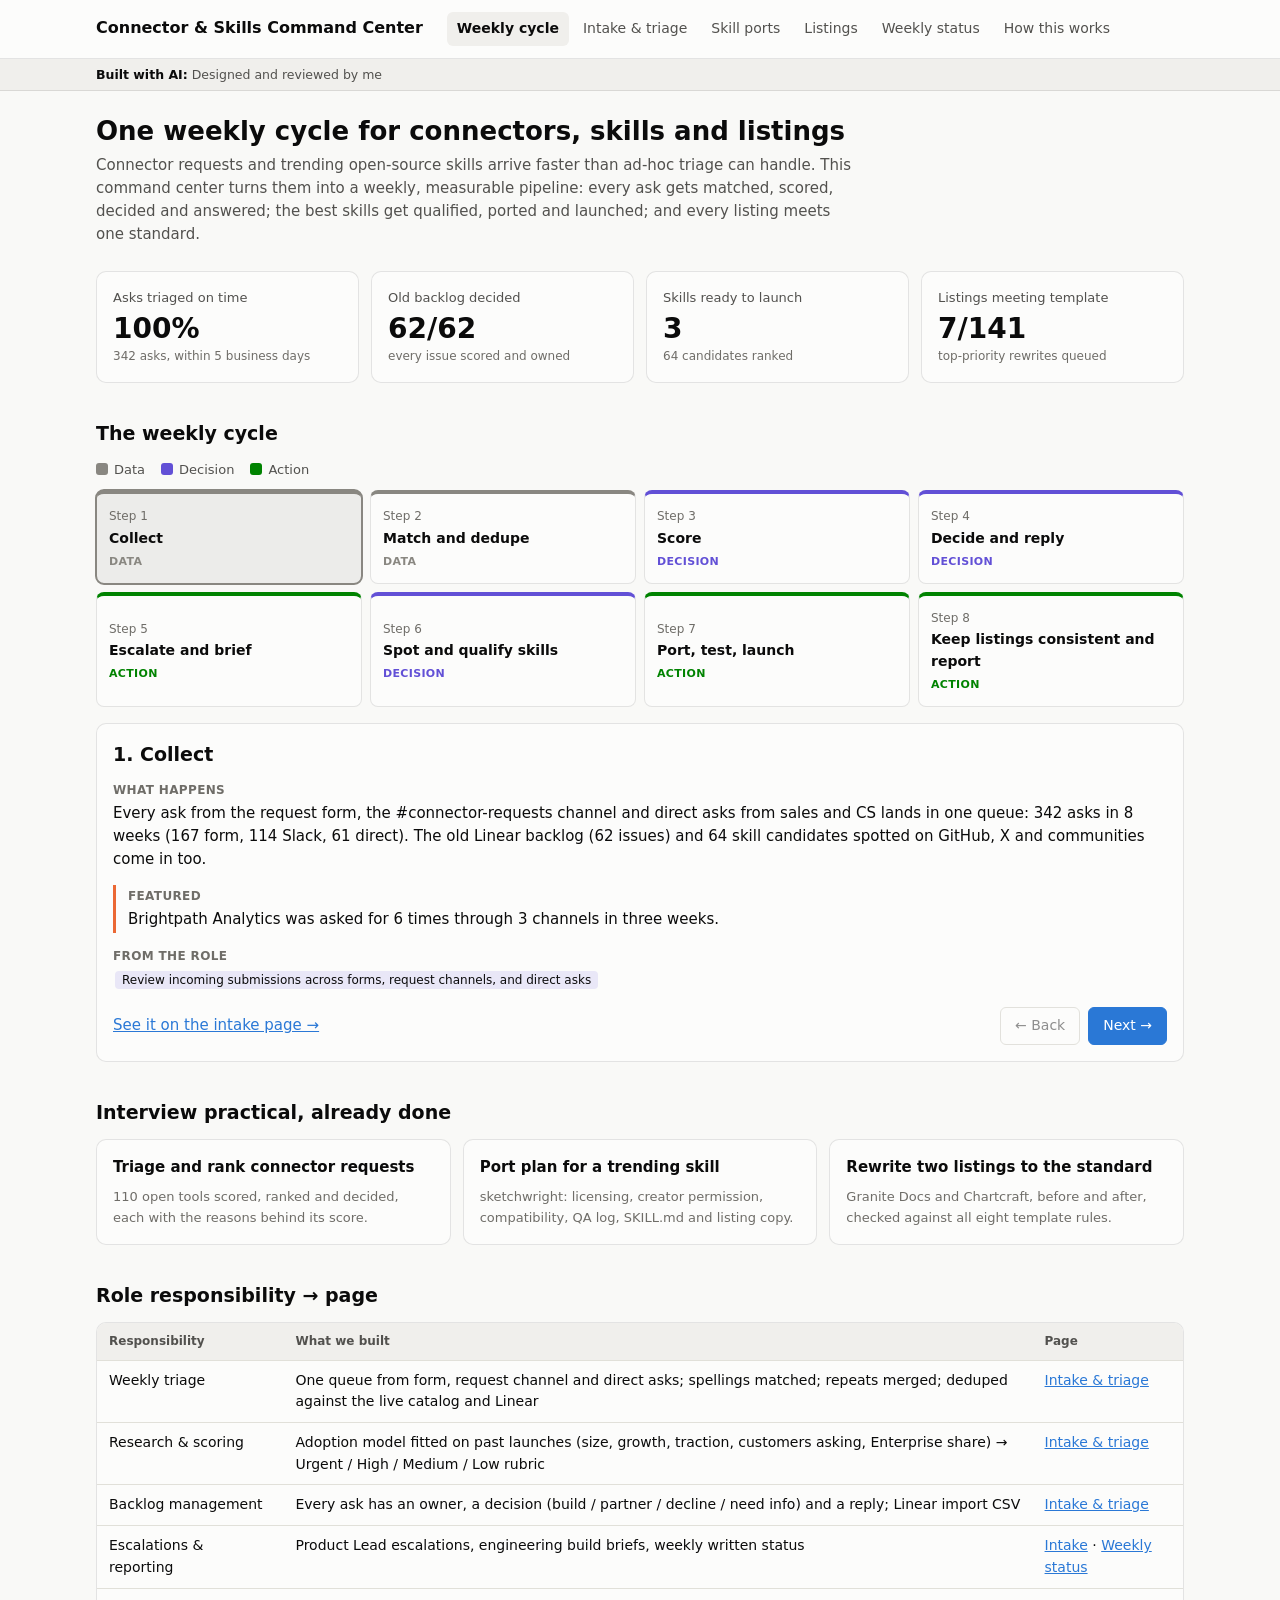
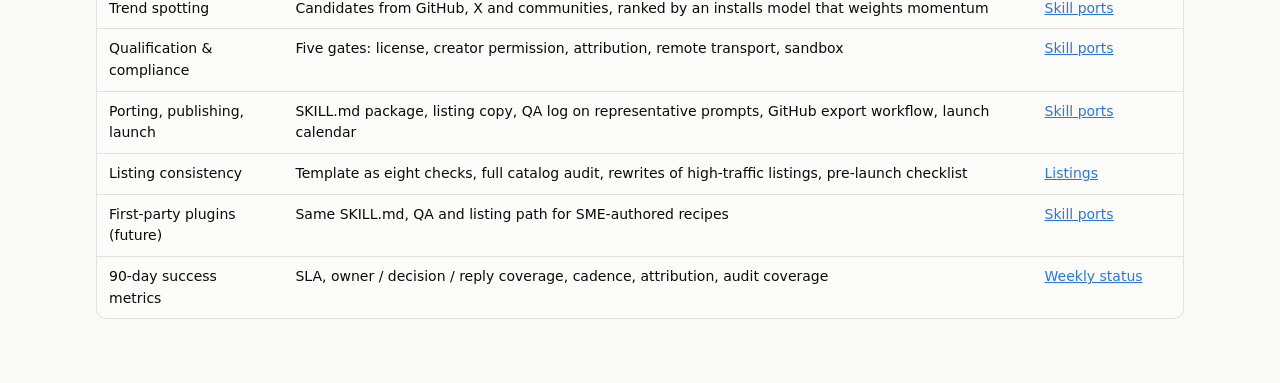
==== docs/index.html @ 11577d2b "Add static site: weekly cycle, intake & triage, skill ports, listings, weekly status Co-Authored-By:" ====
<!doctype html>
<html lang="en">
<head>
  <meta charset="utf-8">
  <meta name="viewport" content="width=device-width, initial-scale=1">
  <title>Connector &amp; Skills Command Center</title>
  <meta name="description" content="A weekly, measurable pipeline for connector requests, open-source skill ports and marketplace listing quality.">
  <link rel="stylesheet" href="assets/style.css?v=2026101601">
</head>
<body>
  <header class="site-header">
    <div class="inner">
      <a class="brand" href="index.html">Connector &amp; Skills Command Center</a>
      <nav aria-label="Main" id="nav"></nav>
    </div>
  </header>

  <main>
    <h1>One weekly cycle for connectors, skills and listings</h1>
    <p class="lede">Connector requests and trending open-source skills arrive faster than ad-hoc triage can handle. This command center turns them into a weekly, measurable pipeline: every ask gets matched, scored, decided and answered; the best skills get qualified, ported and launched; and every listing meets one standard.</p>

    <div class="grid grid-metrics" id="kpis"></div>

    <h2>The weekly cycle</h2>
    <div class="legend">
      <span><span class="sw" style="background:var(--type-data)"></span>Data</span>
      <span><span class="sw" style="background:var(--type-decision)"></span>Decision</span>
      <span><span class="sw" style="background:var(--type-action)"></span>Action</span>
    </div>
    <ol class="steps" id="steps"></ol>
    <section class="card step-panel" id="panel" aria-live="polite"></section>

    <h2>Interview practical, already done</h2>
    <div class="grid grid-3">
      <a class="card" href="intake.html" style="text-decoration:none;color:inherit"><h3>Triage and rank connector requests</h3><p class="small muted" style="margin:0" id="prac1"></p></a>
      <a class="card" href="skills.html?skill=sketchwright#selected" style="text-decoration:none;color:inherit"><h3>Port plan for a trending skill</h3><p class="small muted" style="margin:0">sketchwright: licensing, creator permission, compatibility, QA log, SKILL.md and listing copy.</p></a>
      <a class="card" href="catalog.html" style="text-decoration:none;color:inherit"><h3>Rewrite two listings to the standard</h3><p class="small muted" style="margin:0">Granite Docs and Chartcraft, before and after, checked against all eight template rules.</p></a>
    </div>

    <h2>Role responsibility → page</h2>
    <div class="table-wrap"><table>
      <thead><tr><th>Responsibility</th><th>What we built</th><th>Page</th></tr></thead>
      <tbody>
        <tr><td>Weekly triage</td><td>One queue from form, request channel and direct asks; spellings matched; repeats merged; deduped against the live catalog and Linear</td><td><a href="intake.html">Intake &amp; triage</a></td></tr>
        <tr><td>Research &amp; scoring</td><td>Adoption model fitted on past launches (size, growth, traction, customers asking, Enterprise share) → Urgent / High / Medium / Low rubric</td><td><a href="intake.html">Intake &amp; triage</a></td></tr>
        <tr><td>Backlog management</td><td>Every ask has an owner, a decision (build / partner / decline / need info) and a reply; Linear import CSV</td><td><a href="intake.html">Intake &amp; triage</a></td></tr>
        <tr><td>Escalations &amp; reporting</td><td>Product Lead escalations, engineering build briefs, weekly written status</td><td><a href="intake.html">Intake</a> · <a href="status.html">Weekly status</a></td></tr>
        <tr><td>Trend spotting</td><td>Candidates from GitHub, X and communities, ranked by an installs model that weights momentum</td><td><a href="skills.html">Skill ports</a></td></tr>
        <tr><td>Qualification &amp; compliance</td><td>Five gates: license, creator permission, attribution, remote transport, sandbox</td><td><a href="skills.html">Skill ports</a></td></tr>
        <tr><td>Porting, publishing, launch</td><td>SKILL.md package, listing copy, QA log on representative prompts, GitHub export workflow, launch calendar</td><td><a href="skills.html">Skill ports</a></td></tr>
        <tr><td>Listing consistency</td><td>Template as eight checks, full catalog audit, rewrites of high-traffic listings, pre-launch checklist</td><td><a href="catalog.html">Listings</a></td></tr>
        <tr><td>First-party plugins (future)</td><td>Same SKILL.md, QA and listing path for SME-authored recipes</td><td><a href="skills.html">Skill ports</a></td></tr>
        <tr><td>90-day success metrics</td><td>SLA, owner / decision / reply coverage, cadence, attribution, audit coverage</td><td><a href="status.html">Weekly status</a></td></tr>
      </tbody>
    </table></div>
  </main>

  <script src="assets/common.js?v=2026101601"></script>
  <script>
  (async () => {
    CC.init("index.html");
    const [I, S, C, T] = await Promise.all(["intake", "skills", "catalog", "status"].map(CC.load));
    const c = I.counts;
    const bp = I.tools.find((t) => t.tool === "Brightpath Analytics");
    const lp = I.tools.find((t) => t.tool === "Larkspur Payments");
    const pb = I.tools.find((t) => t.tool === "Pebblework Notes");
    const bpAsks = I.requests.filter((r) => r.tool === "Brightpath Analytics");
    const sw = S.candidates.find((x) => x.skill_name === "sketchwright");
    const bc = S.candidates.find((x) => x.skill_name === "bincrack");
    const swPlan = S.calendar.plan.find((p) => p.skill_name === "sketchwright");
    const swQa = S.qa.filter((q) => q.skill_name === "sketchwright");
    const qaR = (r) => `${swQa.filter((q) => q.round === r && q.passed).length}/${swQa.filter((q) => q.round === r).length}`;
    const meets = C.listings.filter((l) => l.score === C.n_checks).length;

    document.getElementById("kpis").innerHTML = [
      CC.kpi("Asks triaged on time", CC.pct(T.sla_within), `${c.raw_asks} asks, within ${I.config.sla_days} business days`),
      CC.kpi("Old backlog decided", `${T.backlog_dispositioned}/${T.backlog_total}`, "every issue scored and owned"),
      CC.kpi("Skills ready to launch", S.status_counts["Ready to launch"] || 0, `${S.candidates.length} candidates ranked`),
      CC.kpi("Listings meeting template", `${meets}/${C.listings.length}`, "top-priority rewrites queued"),
    ].join("");
    document.getElementById("prac1").textContent = `${I.tools.length} open tools scored, ranked and decided, each with the reasons behind its score.`;

    const STEPS = [
      { name: "Collect", type: "data", page: "intake.html",
        what: `Every ask from the request form, the #connector-requests channel and direct asks from sales and CS lands in one queue: ${c.raw_asks} asks in 8 weeks (${c.by_channel.Form} form, ${c.by_channel.Slack} Slack, ${c.by_channel["Direct ask"]} direct). The old Linear backlog (${T.backlog_total} issues) and ${S.candidates.length} skill candidates spotted on GitHub, X and communities come in too.`,
        featured: `Brightpath Analytics was asked for ${bpAsks.length} times through ${new Set(bpAsks.map((r) => r.channel)).size} channels in three weeks.`,
        jd: ["Review incoming submissions across forms, request channels, and direct asks"] },
      { name: "Match and dedupe", type: "data", page: "intake.html",
        what: `Each ask is matched to a tool, whatever the spelling. ${c.duplicates} repeats are merged into one issue per tool; ${c.already_live} asks for tools already live get a link instead of an issue; ${c.merged_backlog} join an existing Linear issue; ${c.unnamed} asks that never name a tool get Need info.`,
        featured: `“${bpAsks.slice(0, 4).map((r) => r.tool_text.length > 40 ? r.tool_text.slice(0, 40) + "…" : r.tool_text).join("”, “")}” → one issue, ${bp.issue_id}.`,
        jd: ["Deduplicate requests against the live catalog and active backlog issues"] },
      { name: "Score", type: "decision", page: "intake.html",
        what: `A logistic regression fitted on past launches predicts each tool's chance of reaching 50+ weekly active orgs by day 90, from company size, growth, online traction, customers asking and Enterprise share. Holdout AUC ${I.model.holdout_auc.toFixed(2)} vs ${I.model.baseline_auc.toFixed(2)} for “most asks wins”. The score sets the tier.`,
        featured: `Brightpath Analytics scores ${bp.priority_score}/100 (top reasons: ${bp.top_reasons.join(", ").toLowerCase()}) → ${bp.tier}.`,
        jd: ["company size, growth trajectory, online traction, customer context, and API/MCP availability", "Urgent / High / Medium / Low using a standard rubric"] },
      { name: "Decide and reply", type: "decision", page: "intake.html",
        what: `Every tool gets a decision, an owner and a Linear status: ${I.counts.decisions.Build} build, ${I.counts.decisions.Partner} partner, ${I.counts.decisions.Decline} decline, ${I.counts.decisions["Need info"]} need info. Every requester gets a reply that says what happens next.`,
        featured: `Brightpath → Build (${bp.owner}). Larkspur Payments → Partner (runs its own MCP server). Pebblework Notes → Decline (no public API). “The HR tool we use” → Need info.`,
        jd: ["owner, a status decision (build / partner / decline / need info), and a response", "Linear as the single source of truth"] },
      { name: "Escalate and brief", type: "action", page: "intake.html",
        what: `${I.escalations.length} hard calls and partnerships go to the Product Lead. Every Urgent and High build gets a complete brief for engineering: demand, API and auth, use cases, acceptance criteria and a draft listing that already passes the template.`,
        featured: `Brightpath's brief: ${bp.requesting_orgs} customers (${bp.enterprise_orgs} Enterprise), ${CC.usd(bp.blocked_deal_arr)} blocked, OAuth 2.0, build week ${bp.build_week}. Larkspur goes to the Product Lead as a partnership.`,
        jd: ["Escalate hard calls and partnership opportunities to the Product Lead", "complete technical briefs for approved builds"] },
      { name: "Spot and qualify skills", type: "decision", page: "skills.html",
        what: `Open-source skills are ranked by predicted installs (a regression that weights this week's momentum over lifetime stars), then checked against five gates: license, creator permission, attribution, remote transport and sandbox.`,
        featured: `sketchwright (#${sw.rank}, +${CC.num(sw.stars_7d)} stars this week) passes all five. bincrack is trending too, but it's ${bc.license}, local stdio only and needs host binaries → Blocked.`,
        jd: ["Monitor X (Twitter), GitHub, and creator communities", "Verify open-source licenses, secure creator permissions, confirm attribution"] },
      { name: "Port, test, launch", type: "action", page: "skills.html",
        what: `Qualified skills are packaged as SKILL.md with listing copy and “Try asking” prompts, tested on representative prompts (bar: ${CC.pct(S.config.qa_pass_bar)}), and shipped through the GitHub export workflow at ${S.config.launches_per_week} launches a week.`,
        featured: `sketchwright QA: round 1 ${qaR(1)} (layout overlap, sandbox path) → fixed → round 2 ${qaR(2)}. Launches ${swPlan ? CC.date(swPlan.launch_on) : "next"}, crediting @${sw.creator}.`,
        jd: ["Package skills into standard plugin/skill formats (SKILL.md)", "quality assurance testing across representative prompts", "GitHub-based export workflows"] },
      { name: "Keep listings consistent and report", type: "action", page: "catalog.html",
        what: `All ${C.listings.length} listings are audited against an eight-rule template; only ${meets} pass today. The most-viewed broken listings are rewritten first, every new release must pass before launch, and a written status goes out every Friday.`,
        featured: `Granite Docs (41K views a month) and Chartcraft rewritten to ${C.n_checks}/${C.n_checks}. Weekly status: ${CC.pct(T.sla_within)} of asks triaged on time.`,
        jd: ["standardized structure guidelines", "rewrite high-traffic entries", "publish weekly status summaries"] },
    ];

    let cur = Math.min(Math.max(parseInt(CC.param("step") || "1", 10), 1), STEPS.length) - 1;
    const stepsEl = document.getElementById("steps");
    function render() {
      stepsEl.innerHTML = STEPS.map((s, i) => `<li><button type="button" class="type-${s.type}" data-i="${i}"${i === cur ? ' aria-current="step"' : ""}>
        <span class="num">Step ${i + 1}</span><span class="nm">${s.name}</span><span class="ty">${s.type}</span></button></li>`).join("");
      stepsEl.querySelectorAll("button").forEach((b) => b.addEventListener("click", () => { cur = +b.dataset.i; CC.setParam("step", cur + 1); render(); }));
      const s = STEPS[cur];
      document.getElementById("panel").innerHTML = `
        <h2>${cur + 1}. ${s.name}</h2>
        <dl>
          <div><dt>What happens</dt><dd>${CC.esc(s.what)}</dd></div>
          <div class="nw-box"><dt>Featured</dt><dd>${CC.esc(s.featured)}</dd></div>
          <div><dt>From the role</dt><dd>${s.jd.map((k) => `<span class="kw">${CC.esc(k)}</span>`).join(" ")}</dd></div>
        </dl>
        <div class="panel-actions">
          <a href="${s.page}">See it on the ${s.page.replace(".html", "").replace("index", "cycle")} page →</a>
          <div class="group">
            <button class="btn" ${cur === 0 ? "disabled" : ""} id="prev">← Back</button>
            <button class="btn btn-primary" ${cur === STEPS.length - 1 ? "disabled" : ""} id="next">Next →</button>
          </div>
        </div>`;
      document.getElementById("prev").onclick = () => { cur--; CC.setParam("step", cur + 1); render(); };
      document.getElementById("next").onclick = () => { cur++; CC.setParam("step", cur + 1); render(); };
    }
    render();
  })();
  </script>
</body>
</html>
---- docs/assets/style.css ----
/* Connector & Skills Command Center — shared styles.
   Neutral palette, system font, light + dark mode. Colors are tokens so the
   charts (via common.js) and the page read from the same source. */

:root {
  color-scheme: light;
  --page: #f9f9f7;
  --surface: #fcfcfb;
  --surface-2: #f0efec;
  --text: #0b0b0b;
  --text-2: #52514e;
  --muted: #6f6d68;
  --grid: #e1e0d9;
  --axis: #c3c2b7;
  --border: rgba(11, 11, 11, 0.10);
  --accent: #2a78d6;      /* series 1: in capacity / primary actions */
  --highlight: #eb6834;   /* featured item (Brightpath, sketchwright, rewrites) */
  --out: #a3a29c;         /* de-emphasized marks */
  --good: #0ca30c;
  --warning: #c98500;
  --critical: #d03b3b;
  --banner-bg: #fff4d6;
  --banner-text: #5c4300;
  --radius: 10px;
  /* Lifecycle step types: grey = data, purple = decision, green = action & revenue */
  --type-data: #898781;
  --type-decision: #6250d6;
  --type-action: #008300;
  --series-2: #1baf7a;     /* second chart series (executive stacked bar) */
  --font: system-ui, -apple-system, "Segoe UI", sans-serif;
}
@media (prefers-color-scheme: dark) {
  :root:not([data-theme="light"]) {
    color-scheme: dark;
    --page: #0d0d0d;
    --surface: #1a1a19;
    --surface-2: #232321;
    --text: #f0efec;
    --text-2: #c3c2b7;
    --muted: #9a9890;
    --grid: #2c2c2a;
    --axis: #383835;
    --border: rgba(255, 255, 255, 0.10);
    --accent: #3987e5;
    --highlight: #d95926;
    --out: #5d5c57;
    --warning: #fab219;
    --banner-bg: #3a2e0a;
    --banner-text: #f5dc9a;
    --type-decision: #9085e9;
    --type-action: #0ca30c;
  --series-2: #199e70;
  }
}
:root[data-theme="dark"] {
  color-scheme: dark;
  --page: #0d0d0d;
  --surface: #1a1a19;
  --surface-2: #232321;
  --text: #f0efec;
  --text-2: #c3c2b7;
  --muted: #9a9890;
  --grid: #2c2c2a;
  --axis: #383835;
  --border: rgba(255, 255, 255, 0.10);
  --accent: #3987e5;
  --highlight: #d95926;
  --out: #5d5c57;
  --warning: #fab219;
  --banner-bg: #3a2e0a;
  --banner-text: #f5dc9a;
  --type-decision: #9085e9;
  --type-action: #0ca30c;
  --series-2: #199e70;
}

* { box-sizing: border-box; }
html { -webkit-text-size-adjust: 100%; }
body {
  margin: 0;
  background: var(--page);
  color: var(--text);
  font: 15px/1.55 var(--font);
}
a { color: var(--accent); }

/* Header + nav */
.site-header {
  background: var(--surface);
  border-bottom: 1px solid var(--border);
}
.site-header .inner {
  max-width: 1120px;
  margin: 0 auto;
  padding: 12px 16px;
  display: flex;
  flex-wrap: wrap;
  align-items: center;
  gap: 8px 24px;
}
.brand { font-weight: 700; font-size: 16px; color: var(--text); text-decoration: none; }
nav ul { list-style: none; display: flex; flex-wrap: wrap; gap: 4px; margin: 0; padding: 0; }
nav a {
  display: block;
  padding: 6px 10px;
  border-radius: 6px;
  color: var(--text-2);
  text-decoration: none;
  font-size: 14px;
}
nav a:hover { background: var(--surface-2); color: var(--text); }
nav a[aria-current="page"] { background: var(--surface-2); color: var(--text); font-weight: 600; }

main { max-width: 1120px; margin: 0 auto; padding: 24px 16px 64px; }
h1 { font-size: 26px; line-height: 1.25; margin: 0 0 6px; }
h2 { font-size: 19px; margin: 36px 0 12px; }
h3 { font-size: 15px; margin: 0 0 8px; }
.lede { color: var(--text-2); margin: 0 0 24px; max-width: 760px; }
.responsibility {
  display: inline-block;
  font-size: 12px;
  font-weight: 600;
  letter-spacing: .02em;
  text-transform: uppercase;
  color: var(--muted);
  margin-bottom: 6px;
}
.muted { color: var(--muted); }
.small { font-size: 13px; }

/* Cards */
.card {
  background: var(--surface);
  border: 1px solid var(--border);
  border-radius: var(--radius);
  padding: 16px;
}
.grid { display: grid; gap: 12px; }
.grid-4 { grid-template-columns: repeat(auto-fit, minmax(min(200px, 100%), 1fr)); }
.grid-2 { grid-template-columns: repeat(auto-fit, minmax(min(300px, 100%), 1fr)); }
.grid-3 { grid-template-columns: repeat(auto-fit, minmax(min(220px, 100%), 1fr)); }
/* Lifecycle metric cards: 4 across on desktop, 2×2 on phones */
.grid-metrics { grid-template-columns: repeat(auto-fit, minmax(min(150px, 100%), 1fr)); }

.kpi .label { font-size: 13px; color: var(--text-2); }
.kpi .value { font-size: 28px; font-weight: 700; line-height: 1.2; margin: 4px 0 2px; }
.kpi .sub { font-size: 12px; color: var(--muted); }

/* Tables: wrapper scrolls sideways on phones so the page never does. */
.table-wrap { overflow-x: auto; border: 1px solid var(--border); border-radius: var(--radius); background: var(--surface); }
table { width: 100%; border-collapse: collapse; font-size: 14px; }
th, td { text-align: left; padding: 9px 12px; border-bottom: 1px solid var(--grid); vertical-align: top; }
th { font-size: 12px; font-weight: 600; color: var(--text-2); background: var(--surface-2); white-space: nowrap; }
tbody tr:last-child td { border-bottom: 0; }
td.num, th.num { text-align: right; font-variant-numeric: tabular-nums; white-space: nowrap; }
tr.is-selected td { background: color-mix(in srgb, var(--highlight) 10%, transparent); }
tfoot td { font-weight: 700; background: var(--surface-2); }

/* Chips for flags, quadrants, status */
.chip {
  display: inline-flex;
  align-items: center;
  gap: 4px;
  font-size: 12px;
  line-height: 1.4;
  padding: 1px 8px;
  border-radius: 999px;
  border: 1px solid var(--border);
  background: var(--surface-2);
  color: var(--text-2);
  white-space: nowrap;
  margin: 1px 2px 1px 0;
}
.status { font-weight: 600; color: var(--text); }
.status .dot { width: 9px; height: 9px; border-radius: 50%; display: inline-block; }
.status-green .dot { background: var(--good); }
.status-yellow .dot { background: var(--warning); border-radius: 2px; transform: rotate(45deg); width: 8px; height: 8px; }
.status-red .dot { background: var(--critical); border-radius: 1px; }

.reasons { margin: 0; padding-left: 16px; font-size: 12.5px; color: var(--text-2); min-width: 200px; }

/* Controls */
.controls { display: flex; flex-wrap: wrap; gap: 12px 20px; align-items: center; margin: 0 0 12px; }
.controls label { font-size: 13px; color: var(--text-2); display: flex; align-items: center; gap: 8px; }
select, input[type="search"] {
  font: inherit; font-size: 14px; padding: 6px 8px; border-radius: 6px;
  border: 1px solid var(--axis); background: var(--surface); color: var(--text);
}
input[type="range"] { width: 160px; max-width: 100%; accent-color: var(--accent); }
.btn {
  font: inherit; font-size: 14px; padding: 7px 14px; border-radius: 6px; cursor: pointer;
  border: 1px solid var(--axis); background: var(--surface); color: var(--text);
}
.btn:hover:not(:disabled) { background: var(--surface-2); }
.btn:disabled { opacity: .45; cursor: default; }
.btn-primary { background: var(--accent); border-color: var(--accent); color: #fff; }
.btn-primary:hover:not(:disabled) { background: var(--accent); filter: brightness(1.08); }

.chart { width: 100%; height: 460px; }

/* Guided tour flowchart */
.flow { list-style: none; margin: 0 0 16px; padding: 0; display: flex; flex-wrap: wrap; gap: 8px; align-items: center; }
.flow li { display: flex; align-items: center; gap: 8px; }
.flow li:not(:last-child)::after { content: "→"; color: var(--muted); }
.flow button {
  font: inherit; font-size: 13px; font-weight: 600; cursor: pointer;
  padding: 8px 12px; border-radius: 8px;
  border: 1px solid var(--axis); background: var(--surface); color: var(--text-2);
}
.flow button:hover { color: var(--text); border-color: var(--text-2); }
.flow button[aria-current="step"] { background: var(--accent); border-color: var(--accent); color: #fff; }
.flow .n { opacity: .7; margin-right: 4px; }
.step-panel h2 { margin-top: 0; }
.step-panel dl { margin: 0; display: grid; gap: 14px; }
.step-panel dt { font-size: 12px; font-weight: 600; text-transform: uppercase; letter-spacing: .03em; color: var(--muted); }
.step-panel dd { margin: 2px 0 0; }
.nw-box { border-left: 3px solid var(--highlight); padding: 2px 0 2px 12px; }
.step-nav { display: flex; justify-content: space-between; align-items: center; margin-top: 16px; gap: 12px; }

ul.tight, ol.tight { margin: 0; padding-left: 20px; }
ul.tight li, ol.tight li { margin: 3px 0; }
.metric { border-left: 3px solid var(--good); padding-left: 12px; }

/* Selected account callout + back link (cross-page state) */
.back-link { margin: -8px 0 12px; }
.callout { border-left: 3px solid var(--highlight); }
.callout h3 { margin-bottom: 4px; }
.facts { display: grid; grid-template-columns: repeat(auto-fit, minmax(min(150px, 100%), 1fr)); gap: 10px 16px; margin: 12px 0 0; }
.facts dt { font-size: 12px; color: var(--muted); }
.facts dd { margin: 0; font-weight: 600; font-variant-numeric: tabular-nums; }

/* Lifecycle: account picker */
.picker { display: flex; flex-wrap: wrap; gap: 8px; align-items: stretch; margin-bottom: 8px; }
.picker .featured {
  font: inherit; text-align: left; cursor: pointer; padding: 8px 12px; border-radius: 8px;
  border: 1px solid var(--axis); background: var(--surface); color: var(--text); min-width: 0;
}
.picker .featured span { display: block; font-size: 12px; color: var(--muted); }
.picker .featured:hover { border-color: var(--text-2); }
.picker .featured[aria-pressed="true"] { border: 2px solid var(--highlight); padding: 7px 11px; }
.search-row { display: flex; flex-wrap: wrap; gap: 8px; align-items: center; }
.search-row input { width: 260px; max-width: 100%; }

/* Lifecycle: step blocks */
.legend { display: flex; flex-wrap: wrap; gap: 6px 16px; font-size: 13px; color: var(--text-2); margin: 0 0 10px; }
.legend .sw { display: inline-block; width: 12px; height: 12px; border-radius: 3px; margin-right: 6px; vertical-align: -1px; }
.steps { list-style: none; margin: 0 0 16px; padding: 0; display: grid; grid-template-columns: repeat(4, minmax(0, 1fr)); gap: 8px; }
.steps button {
  width: 100%; height: 100%; font: inherit; text-align: left; cursor: pointer;
  padding: 10px 12px; border-radius: 8px; background: var(--surface); color: var(--text);
  border: 1px solid var(--border); border-top: 4px solid var(--c);
}
.steps button:hover { background: var(--surface-2); }
.steps button[aria-current="step"] { background: color-mix(in srgb, var(--c) 14%, var(--surface)); outline: 2px solid var(--c); outline-offset: -1px; }
.steps .num { font-size: 12px; color: var(--muted); }
.steps .nm { display: block; font-weight: 600; font-size: 14px; }
.steps .ty { font-size: 11px; font-weight: 600; text-transform: uppercase; letter-spacing: .03em; color: var(--c); }
.type-data { --c: var(--type-data); }
.type-decision { --c: var(--type-decision); }
.type-action { --c: var(--type-action); }
.sentence { font-size: 16px; line-height: 1.6; margin: 0; }
.panel-actions { display: flex; flex-wrap: wrap; gap: 8px; align-items: center; justify-content: space-between; margin-top: 16px; }
.panel-actions .group { display: flex; gap: 8px; align-items: center; }
@media (max-width: 700px) { .steps { grid-template-columns: repeat(2, minmax(0, 1fr)); } }

/* JD keyword pill (Lifecycle panel, Methodology mapping table) */
.kw {
  display: inline-block; font-size: 12px; line-height: 1.5; padding: 0 7px; border-radius: 4px;
  background: color-mix(in srgb, var(--type-decision) 12%, transparent); color: var(--text); margin: 1px 2px;
}

/* Glossary tooltips */
.term { white-space: nowrap; }
/* Long names (e.g. "Deep engagement (SA + FDE)") must wrap inside cards rather than overflow. */
.kpi .value .term, .kpi .label .term, .facts dd .term, .facts dt .term, td .term { white-space: normal; }
.facts dt { overflow-wrap: anywhere; padding-right: 6px; }
.chip .term { white-space: nowrap; }   /* chips wrap between each other, never inside */
.kpi .value { overflow-wrap: anywhere; }
.kpi .sub .why { white-space: normal; display: inline-block; margin-left: 0; }
.info {
  font: inherit; font-size: 11px; line-height: 1; cursor: help; background: none; border: 0;
  color: var(--muted); padding: 2px 1px 2px 3px; margin-left: 1px; vertical-align: 1px; border-radius: 4px;
}
.info:hover, .info:focus-visible { color: var(--accent); }
.info:focus-visible { outline: 2px solid var(--accent); }
#tip {
  position: fixed; z-index: 50; max-width: 280px; padding: 8px 10px; border-radius: 8px;
  background: var(--text); color: var(--page); font-size: 12.5px; line-height: 1.45;
  box-shadow: 0 4px 16px rgba(0,0,0,.18); pointer-events: none; white-space: normal; text-transform: none; letter-spacing: 0; font-weight: 400;
}

/* "How to read this" captions and "Why?" links */
.howto { font-size: 12.5px; color: var(--text-2); margin: 8px 0 0; }
.howto strong { color: var(--text); font-weight: 600; }
.why { font-size: 12px; font-weight: 600; margin-left: 6px; white-space: nowrap; }
.breakdown { display: block; font-size: 11.5px; color: var(--muted); font-weight: 400; white-space: nowrap; }
.facts .breakdown, .kpi .breakdown { white-space: normal; }

/* Decision log: highlight the entry a "Why?" link points to */
article:target { outline: 2px solid var(--accent); outline-offset: 2px; }

.note { font-size: 12.5px; color: var(--text-2); background: var(--surface-2); border-radius: 6px; padding: 6px 10px; margin: 8px 0 0; }

/* Small "?" questions next to charts and tables */
.faq-mini { margin: 10px 0 0; display: grid; gap: 4px; }
.faq-mini details { font-size: 13px; border: 1px solid var(--border); border-radius: 8px; background: var(--surface); }
.faq-mini summary { cursor: pointer; padding: 6px 10px; color: var(--text-2); list-style: none; display: flex; gap: 8px; align-items: baseline; }
.faq-mini summary::-webkit-details-marker { display: none; }
.faq-mini summary:hover { color: var(--text); }
.faq-mini details[open] summary { color: var(--text); font-weight: 600; }
.faq-mini p { margin: 0; padding: 0 10px 8px 34px; color: var(--text-2); line-height: 1.5; }
.q-mark {
  flex: none; width: 16px; height: 16px; border-radius: 50%; font-size: 11px; font-weight: 700; line-height: 16px; text-align: center;
  background: color-mix(in srgb, var(--accent) 16%, transparent); color: var(--accent);
}
.why-account { margin: 12px 0 0; padding: 10px 12px; border-radius: 8px; background: color-mix(in srgb, var(--highlight) 9%, var(--surface)); font-size: 14px; line-height: 1.55; }

/* Questions page */
.faq-group h2 { margin-top: 28px; }
.faq-full details { border: 1px solid var(--border); border-radius: 8px; background: var(--surface); margin-bottom: 6px; }
.faq-full summary { cursor: pointer; padding: 10px 14px; font-weight: 600; }
.faq-full details > div { padding: 0 14px 12px; color: var(--text-2); }
.faq-full details:target { outline: 2px solid var(--accent); }

.credit-bar { background: var(--surface-2); border-bottom: 1px solid var(--border); font-size: 12.5px; color: var(--text-2); }
.credit-bar .inner { max-width: 1120px; margin: 0 auto; padding: 6px 16px; }
.credit-bar strong { color: var(--text); }

/* "How this works" long-form page */
.doc-layout { display: grid; grid-template-columns: 230px minmax(0, 1fr); gap: 32px; align-items: start; }
.toc { position: sticky; top: 16px; max-height: calc(100vh - 32px); overflow-y: auto; font-size: 13px; }
.toc summary { font-weight: 700; cursor: pointer; margin-bottom: 6px; }
.toc ol { margin: 0; padding-left: 20px; }
.toc li { margin: 4px 0; }
.toc a { color: var(--text-2); text-decoration: none; }
.toc a:hover { color: var(--accent); text-decoration: underline; }
.doc { max-width: 780px; min-width: 0; }
.doc section { padding-top: 8px; margin-bottom: 36px; scroll-margin-top: 12px; }
.doc h2 { margin-top: 12px; font-size: 22px; }
.doc h3 { font-size: 15px; margin: 18px 0 6px; }
.doc p, .doc li { line-height: 1.65; }
.doc .table-wrap { margin: 10px 0 14px; }
.formula { font-family: ui-monospace, SFMono-Regular, Menlo, monospace; font-size: 13.5px; background: var(--surface-2); border-radius: 6px; padding: 8px 12px; overflow-x: auto; }
.back-top { display: inline-block; font-size: 12px; margin-top: 4px; }
.flowsteps { padding-left: 22px; }
.flowsteps li { margin: 6px 0; padding-left: 8px; border-left: 3px solid var(--c); }
@media (max-width: 900px) {
  .doc-layout { grid-template-columns: 1fr; gap: 12px; }
  .toc { position: static; max-height: none; border: 1px solid var(--border); border-radius: var(--radius); padding: 10px 12px; background: var(--surface); }
}

.plan-list { margin: 0; padding-left: 16px; }
.plan-list li { margin: 2px 0; }

footer { max-width: 1120px; margin: 0 auto; padding: 0 16px 32px; font-size: 12px; color: var(--muted); }

@media (max-width: 600px) {
  .why { white-space: normal; }
  h1 { font-size: 22px; }
  .chart { height: 380px; }
  .kpi .value { font-size: 24px; }
}

/* ---- Connector & Skills additions ---- */
.pill { display: inline-block; font-size: 12px; font-weight: 600; line-height: 1.5; padding: 0 8px; border-radius: 999px; white-space: nowrap; border: 1px solid transparent; }
.pill-urgent  { background: color-mix(in srgb, var(--critical) 16%, transparent); color: var(--text); border-color: color-mix(in srgb, var(--critical) 45%, transparent); }
.pill-high    { background: color-mix(in srgb, var(--warning) 18%, transparent); color: var(--text); }
.pill-medium  { background: color-mix(in srgb, var(--accent) 14%, transparent); color: var(--text); }
.pill-low     { background: var(--surface-2); color: var(--text-2); }
.pill-pass    { background: color-mix(in srgb, var(--good) 16%, transparent); color: var(--text); }
.pill-action  { background: color-mix(in srgb, var(--warning) 18%, transparent); color: var(--text); }
.pill-fail    { background: color-mix(in srgb, var(--critical) 16%, transparent); color: var(--text); }
.pill-neutral { background: var(--surface-2); color: var(--text-2); }
.gates { display: flex; flex-wrap: wrap; gap: 3px; }
.gates .pill { font-weight: 500; }
pre.file {
  font-family: ui-monospace, SFMono-Regular, Menlo, monospace; font-size: 12.5px; line-height: 1.5;
  background: var(--surface-2); border: 1px solid var(--border); border-radius: 8px; padding: 12px 14px;
  overflow-x: auto; white-space: pre-wrap; margin: 8px 0 0; max-height: 460px; overflow-y: auto;
}
.checklist { list-style: none; padding: 0; margin: 8px 0 0; font-size: 13.5px; }
.checklist li { padding: 3px 0 3px 24px; position: relative; }
.checklist li::before { position: absolute; left: 2px; font-weight: 700; }
.checklist li.ok::before { content: "✓"; color: var(--good); }
.checklist li.no::before { content: "✗"; color: var(--critical); }
.listing-card { border: 1px solid var(--border); border-radius: 8px; padding: 12px 14px; background: var(--surface); }
.listing-card .ttl { font-weight: 700; font-size: 16px; }
.listing-card .sum { color: var(--text-2); margin: 2px 0 8px; }
.listing-card .lbl { font-size: 11px; font-weight: 600; text-transform: uppercase; letter-spacing: .03em; color: var(--muted); margin-top: 8px; }
.listing-card ul { margin: 2px 0 0; padding-left: 18px; font-size: 13.5px; }
.listing-card .empty { color: var(--critical); font-style: italic; font-size: 13px; }
.funnel { display: grid; grid-template-columns: repeat(auto-fit, minmax(min(150px, 100%), 1fr)); gap: 8px; }
.funnel .card { position: relative; }
.reply { font-size: 13.5px; background: var(--surface-2); border-radius: 8px; padding: 8px 12px; margin: 6px 0 0; }
tr.clickable { cursor: pointer; }
tr.clickable:hover td { background: var(--surface-2); }
.doc table { font-size: 13.5px; }
.doc pre { font-size: 12.5px; background: var(--surface-2); border-radius: 6px; padding: 10px 12px; overflow-x: auto; }
.doc code { font-size: 12.5px; background: var(--surface-2); padding: 1px 4px; border-radius: 4px; }
.md h1 { font-size: 22px; } .md h2 { font-size: 17px; margin-top: 22px; }
.md table { margin: 8px 0; border: 1px solid var(--border); }
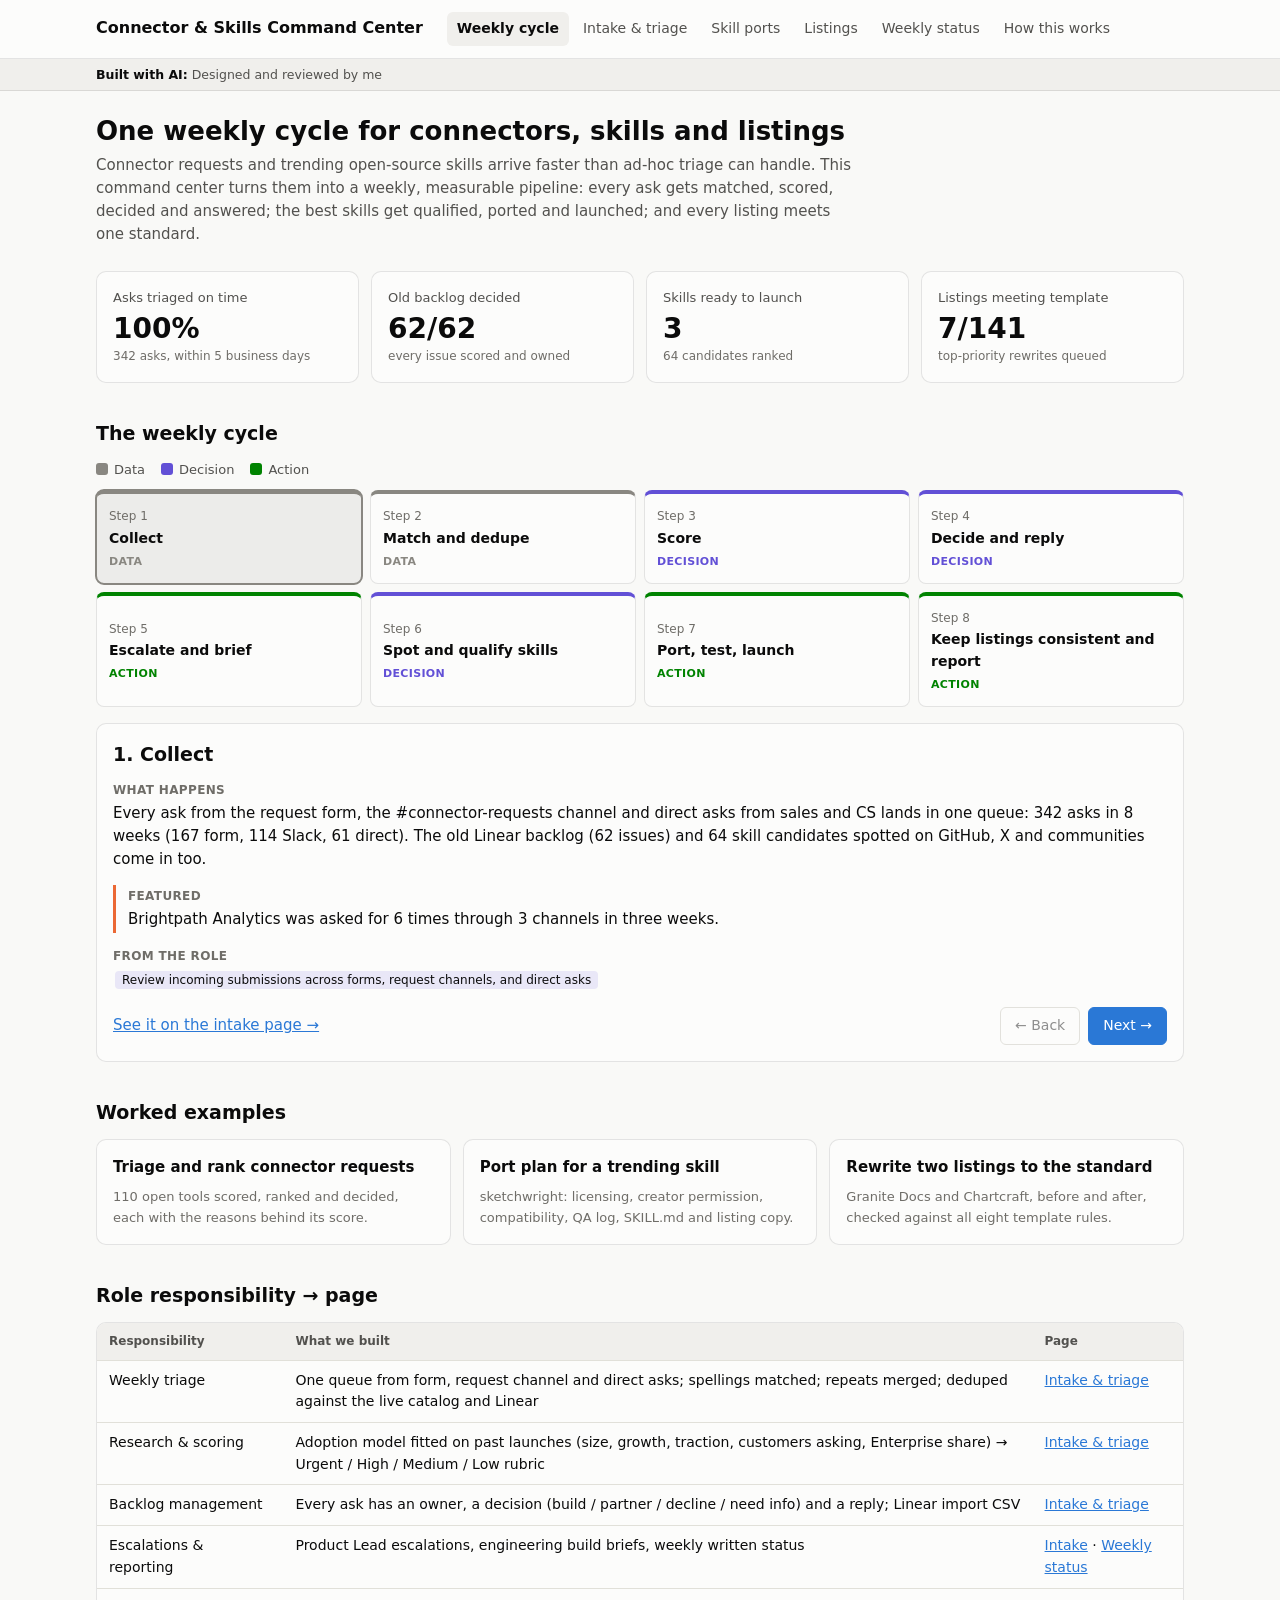
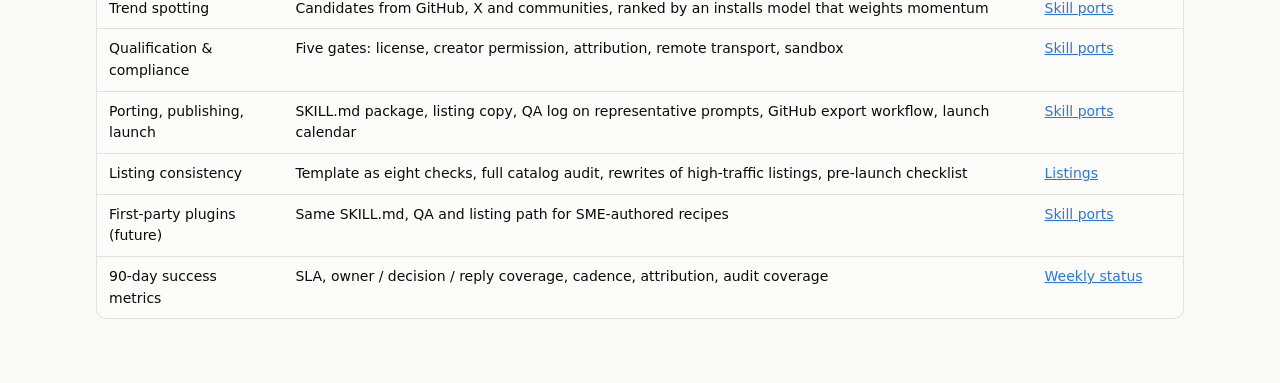
==== commit 103717bf: "Rename 'Interview practical' section to 'Worked examples' Co-Authored-By: Claude Opus 5.5 (1M contex" ====
--- a/docs/index.html
+++ b/docs/index.html
@@ -30,7 +30,7 @@
     <ol class="steps" id="steps"></ol>
     <section class="card step-panel" id="panel" aria-live="polite"></section>
 
-    <h2>Interview practical, already done</h2>
+    <h2>Worked examples</h2>
     <div class="grid grid-3">
       <a class="card" href="intake.html" style="text-decoration:none;color:inherit"><h3>Triage and rank connector requests</h3><p class="small muted" style="margin:0" id="prac1"></p></a>
       <a class="card" href="skills.html?skill=sketchwright#selected" style="text-decoration:none;color:inherit"><h3>Port plan for a trending skill</h3><p class="small muted" style="margin:0">sketchwright: licensing, creator permission, compatibility, QA log, SKILL.md and listing copy.</p></a>
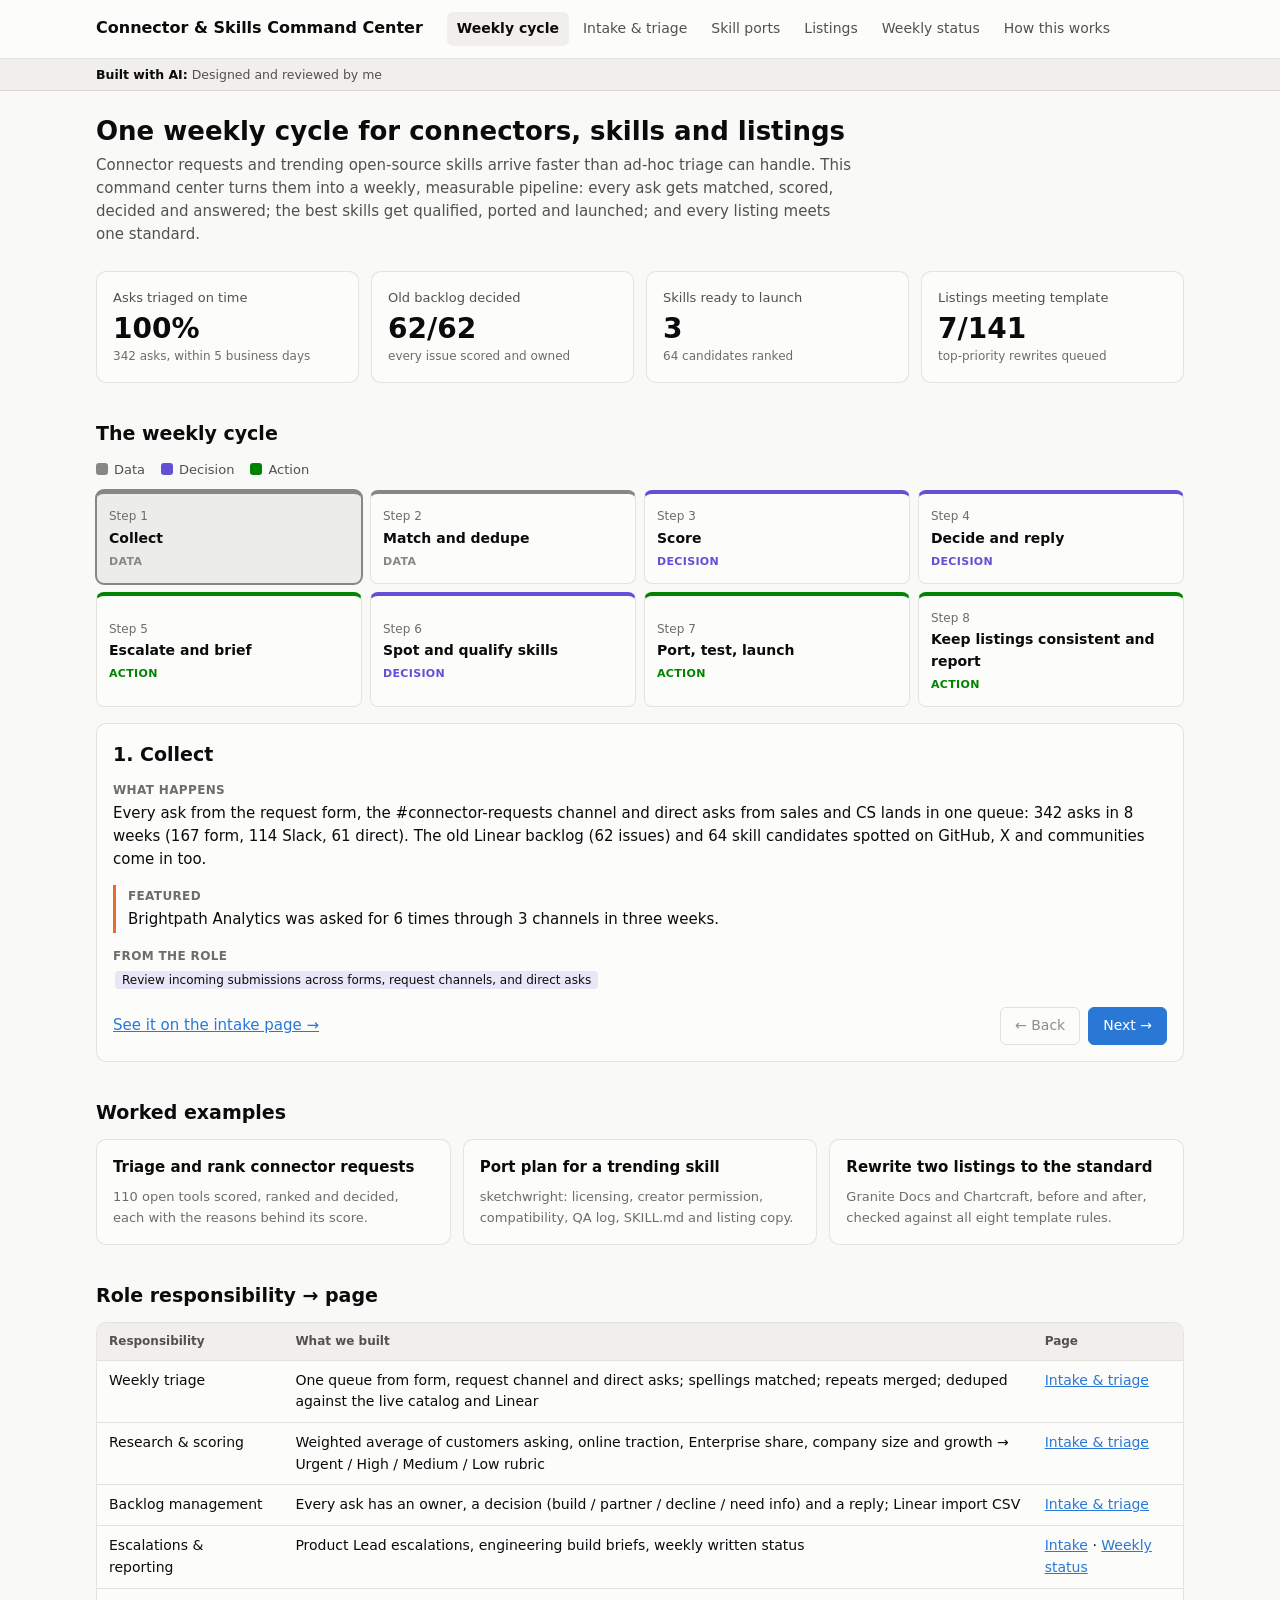
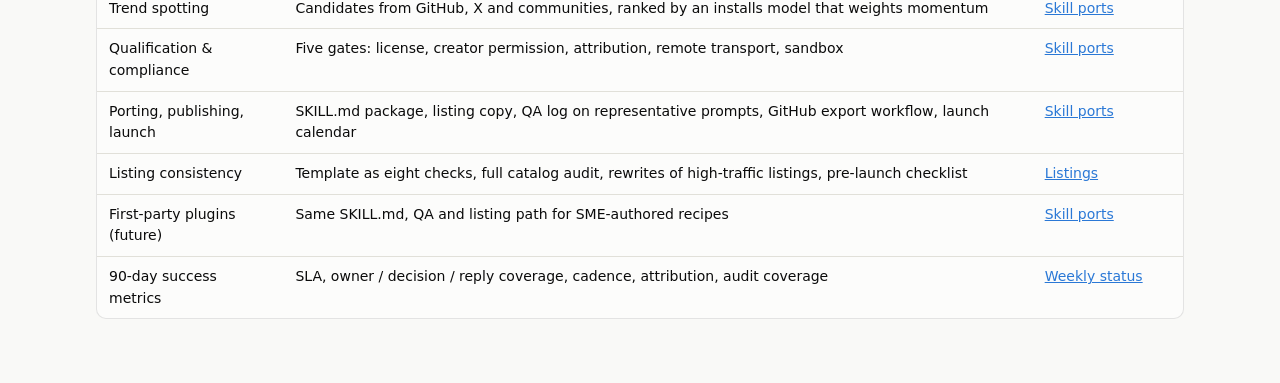
==== commit 3be428ea: "Use a simple weighted average for the connector priority score, backtested on past launches Five buc" ====
--- a/docs/index.html
+++ b/docs/index.html
@@ -42,7 +42,7 @@
       <thead><tr><th>Responsibility</th><th>What we built</th><th>Page</th></tr></thead>
       <tbody>
         <tr><td>Weekly triage</td><td>One queue from form, request channel and direct asks; spellings matched; repeats merged; deduped against the live catalog and Linear</td><td><a href="intake.html">Intake &amp; triage</a></td></tr>
-        <tr><td>Research &amp; scoring</td><td>Adoption model fitted on past launches (size, growth, traction, customers asking, Enterprise share) → Urgent / High / Medium / Low rubric</td><td><a href="intake.html">Intake &amp; triage</a></td></tr>
+        <tr><td>Research &amp; scoring</td><td>Weighted average of customers asking, online traction, Enterprise share, company size and growth → Urgent / High / Medium / Low rubric</td><td><a href="intake.html">Intake &amp; triage</a></td></tr>
         <tr><td>Backlog management</td><td>Every ask has an owner, a decision (build / partner / decline / need info) and a reply; Linear import CSV</td><td><a href="intake.html">Intake &amp; triage</a></td></tr>
         <tr><td>Escalations &amp; reporting</td><td>Product Lead escalations, engineering build briefs, weekly written status</td><td><a href="intake.html">Intake</a> · <a href="status.html">Weekly status</a></td></tr>
         <tr><td>Trend spotting</td><td>Candidates from GitHub, X and communities, ranked by an installs model that weights momentum</td><td><a href="skills.html">Skill ports</a></td></tr>
@@ -61,6 +61,7 @@
     CC.init("index.html");
     const [I, S, C, T] = await Promise.all(["intake", "skills", "catalog", "status"].map(CC.load));
     const c = I.counts;
+    const W = Object.fromEntries(I.score.weights.map((w) => [w.feature, w.weight]));
     const bp = I.tools.find((t) => t.tool === "Brightpath Analytics");
     const lp = I.tools.find((t) => t.tool === "Larkspur Payments");
     const pb = I.tools.find((t) => t.tool === "Pebblework Notes");
@@ -90,7 +91,7 @@
         featured: `“${bpAsks.slice(0, 4).map((r) => r.tool_text.length > 40 ? r.tool_text.slice(0, 40) + "…" : r.tool_text).join("”, “")}” → one issue, ${bp.issue_id}.`,
         jd: ["Deduplicate requests against the live catalog and active backlog issues"] },
       { name: "Score", type: "decision", page: "intake.html",
-        what: `A logistic regression fitted on past launches predicts each tool's chance of reaching 50+ weekly active orgs by day 90, from company size, growth, online traction, customers asking and Enterprise share. Holdout AUC ${I.model.holdout_auc.toFixed(2)} vs ${I.model.baseline_auc.toFixed(2)} for “most asks wins”. The score sets the tier.`,
+        what: `Each tool gets a 0–100 priority score: a weighted average of customers asking (${CC.pct(W.customers)}), online traction (${CC.pct(W.traction)}), Enterprise share (${CC.pct(W.enterprise)}), company size (${CC.pct(W.size)}) and growth (${CC.pct(W.growth)}). Checked on ${I.score.n} past launches, it picks the connectors that got used better than “most asks wins” (AUC ${I.score.auc.toFixed(2)} vs ${I.score.baseline_auc.toFixed(2)}). The score sets the tier.`,
         featured: `Brightpath Analytics scores ${bp.priority_score}/100 (top reasons: ${bp.top_reasons.join(", ").toLowerCase()}) → ${bp.tier}.`,
         jd: ["company size, growth trajectory, online traction, customer context, and API/MCP availability", "Urgent / High / Medium / Low using a standard rubric"] },
       { name: "Decide and reply", type: "decision", page: "intake.html",
